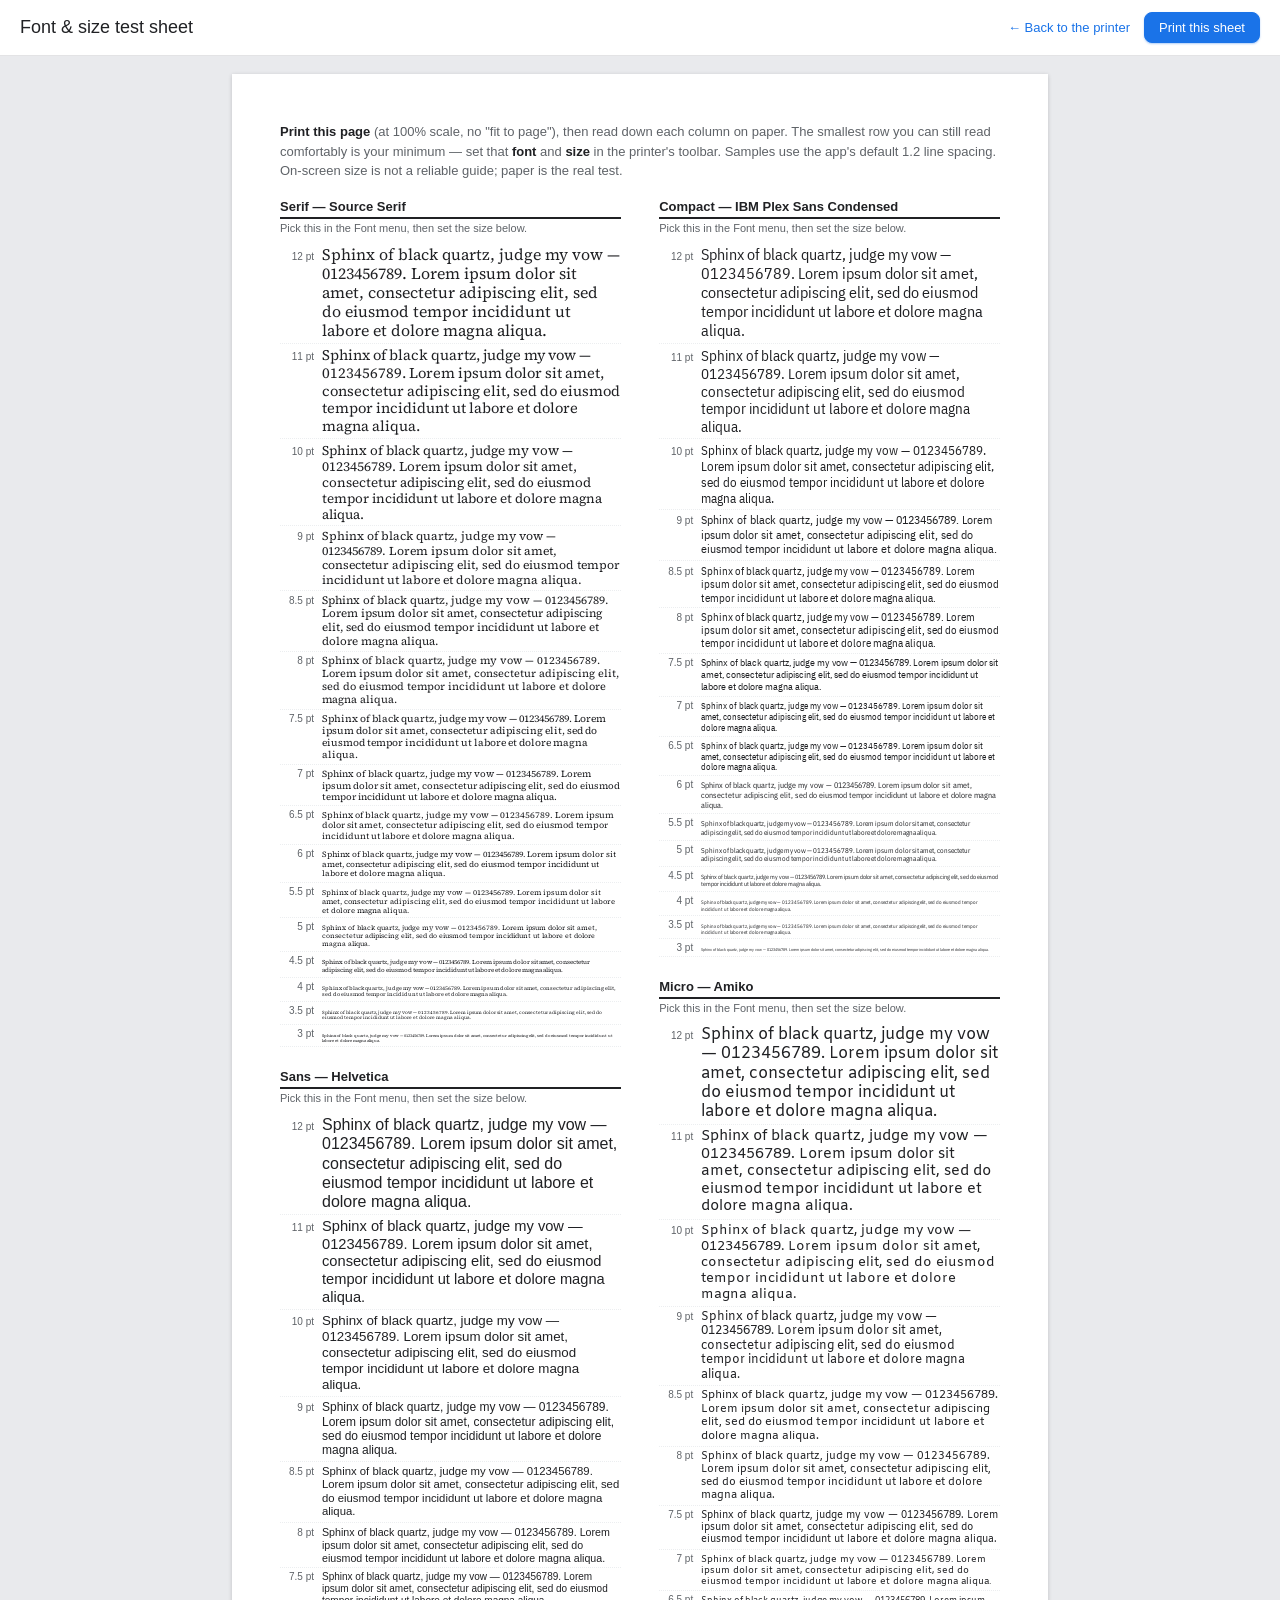
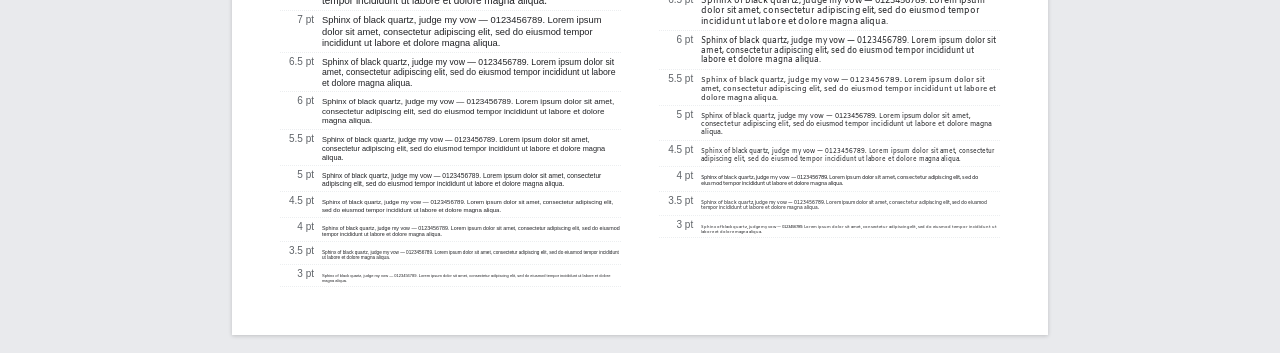
==== test.html @ 94dd8e40 "Add URL API, llms.txt for AI agents, and a font/size test sheet - app.js: read markdown + settings f" ====
<!DOCTYPE html>
<html lang="en">
<head>
<meta charset="UTF-8" />
<meta name="viewport" content="width=device-width, initial-scale=1.0" />
<title>Font &amp; Size Test Sheet — Markdown Page Printer</title>
<link rel="preconnect" href="https://fonts.googleapis.com" />
<link rel="preconnect" href="https://fonts.gstatic.com" crossorigin />
<link href="https://fonts.googleapis.com/css2?family=Source+Serif+4:opsz,wght@8..60,400;8..60,600;8..60,700&family=IBM+Plex+Sans+Condensed:wght@400;500;600;700&family=Amiko:wght@400;600;700&display=swap" rel="stylesheet" />
<style>
  :root {
    --ui-font: "Segoe UI", Roboto, -apple-system, BlinkMacSystemFont, Helvetica, Arial, sans-serif;
    --accent: #1a73e8;
    --ink: #202124;
    --muted: #5f6368;
    --line: #e3e3e5;
    --canvas: #e9eaed;
  }
  * { box-sizing: border-box; }
  body { margin: 0; font-family: var(--ui-font); color: var(--ink); background: var(--canvas); }

  header {
    background: #fff; padding: 12px 20px; display: flex; align-items: center; gap: 14px;
    border-bottom: 1px solid var(--line);
  }
  header h1 { font-size: 18px; font-weight: 400; margin: 0; flex: 1; }
  header a.back { font-size: 13px; color: var(--accent); text-decoration: none; }
  header a.back:hover { text-decoration: underline; }
  .btn {
    font-family: inherit; font-size: 13px; cursor: pointer; border: 1px solid var(--accent);
    background: var(--accent); color: #fff; border-radius: 8px; padding: 7px 14px; font-weight: 500;
    box-shadow: 0 1px 2px rgba(26,115,232,.35);
  }
  .btn:hover { background: #1b66c9; }

  .sheet {
    max-width: 8.5in; margin: 18px auto; background: #fff; padding: 0.5in;
    box-shadow: 0 1px 4px rgba(0,0,0,.18);
  }
  .intro { font-size: 13px; color: var(--muted); line-height: 1.5; margin: 0 0 18px; }
  .intro strong { color: var(--ink); }

  .font-section { break-inside: avoid-column; margin-bottom: 22px; }
  .font-section h2 {
    font-size: 13px; font-weight: 600; margin: 0 0 2px; color: var(--ink);
    border-bottom: 2px solid var(--ink); padding-bottom: 3px;
  }
  .font-section .sub { font-size: 11px; color: var(--muted); margin: 3px 0 8px; }

  .row { display: flex; gap: 8px; align-items: baseline; padding: 3px 0; border-bottom: 1px dotted #eceef0; break-inside: avoid; }
  .row .pt {
    flex: 0 0 34px; font-size: 10px; color: var(--muted); font-variant-numeric: tabular-nums;
    text-align: right; font-family: var(--ui-font);
  }
  .row .sample { flex: 1; line-height: 1.2; }

  .cols2 { column-count: 2; column-gap: 0.4in; }

  @media print {
    @page { size: letter; margin: 0.4in; }
    body { background: #fff; }
    header { display: none; }
    .sheet { max-width: none; margin: 0; padding: 0; box-shadow: none; }
    .intro { margin-bottom: 12px; }
  }
</style>
</head>
<body>

<header>
  <h1>Font &amp; size test sheet</h1>
  <a class="back" href="index.html">&larr; Back to the printer</a>
  <button class="btn" onclick="window.print()">Print this sheet</button>
</header>

<div class="sheet">
  <p class="intro">
    <strong>Print this page</strong> (at 100% scale, no "fit to page"), then read down each column on paper.
    The smallest row you can still read comfortably is your minimum — set that <strong>font</strong> and
    <strong>size</strong> in the printer's toolbar. Samples use the app's default 1.2 line spacing.
    On-screen size is not a reliable guide; paper is the real test.
  </p>
  <div class="cols2" id="specimens"></div>
</div>

<script>
(function () {
  var FONTS = [
    { label: "Serif — Source Serif", stack: "'Source Serif 4', Charter, 'Times New Roman', Georgia, serif" },
    { label: "Sans — Helvetica", stack: "'Helvetica Neue', Helvetica, Arial, sans-serif" },
    { label: "Compact — IBM Plex Sans Condensed", stack: "'IBM Plex Sans Condensed', 'Arial Narrow', 'Helvetica Neue', sans-serif" },
    { label: "Micro — Amiko", stack: "'Amiko', 'Helvetica Neue', Arial, sans-serif" },
  ];
  var SIZES = [12, 11, 10, 9, 8.5, 8, 7.5, 7, 6.5, 6, 5.5, 5, 4.5, 4, 3.5, 3];
  var SAMPLE = "Sphinx of black quartz, judge my vow — 0123456789. Lorem ipsum dolor sit amet, consectetur adipiscing elit, sed do eiusmod tempor incididunt ut labore et dolore magna aliqua.";

  var root = document.getElementById("specimens");
  FONTS.forEach(function (f) {
    var sec = document.createElement("section");
    sec.className = "font-section";
    var h = document.createElement("h2");
    h.textContent = f.label;
    var sub = document.createElement("p");
    sub.className = "sub";
    sub.textContent = "Pick this in the Font menu, then set the size below.";
    sec.appendChild(h);
    sec.appendChild(sub);
    SIZES.forEach(function (pt) {
      var row = document.createElement("div");
      row.className = "row";
      var lab = document.createElement("span");
      lab.className = "pt";
      lab.textContent = pt + " pt";
      var sample = document.createElement("span");
      sample.className = "sample";
      sample.style.fontFamily = f.stack;
      sample.style.fontSize = pt + "pt";
      sample.textContent = SAMPLE;
      row.appendChild(lab);
      row.appendChild(sample);
      sec.appendChild(row);
    });
    root.appendChild(sec);
  });
})();
</script>
</body>
</html>
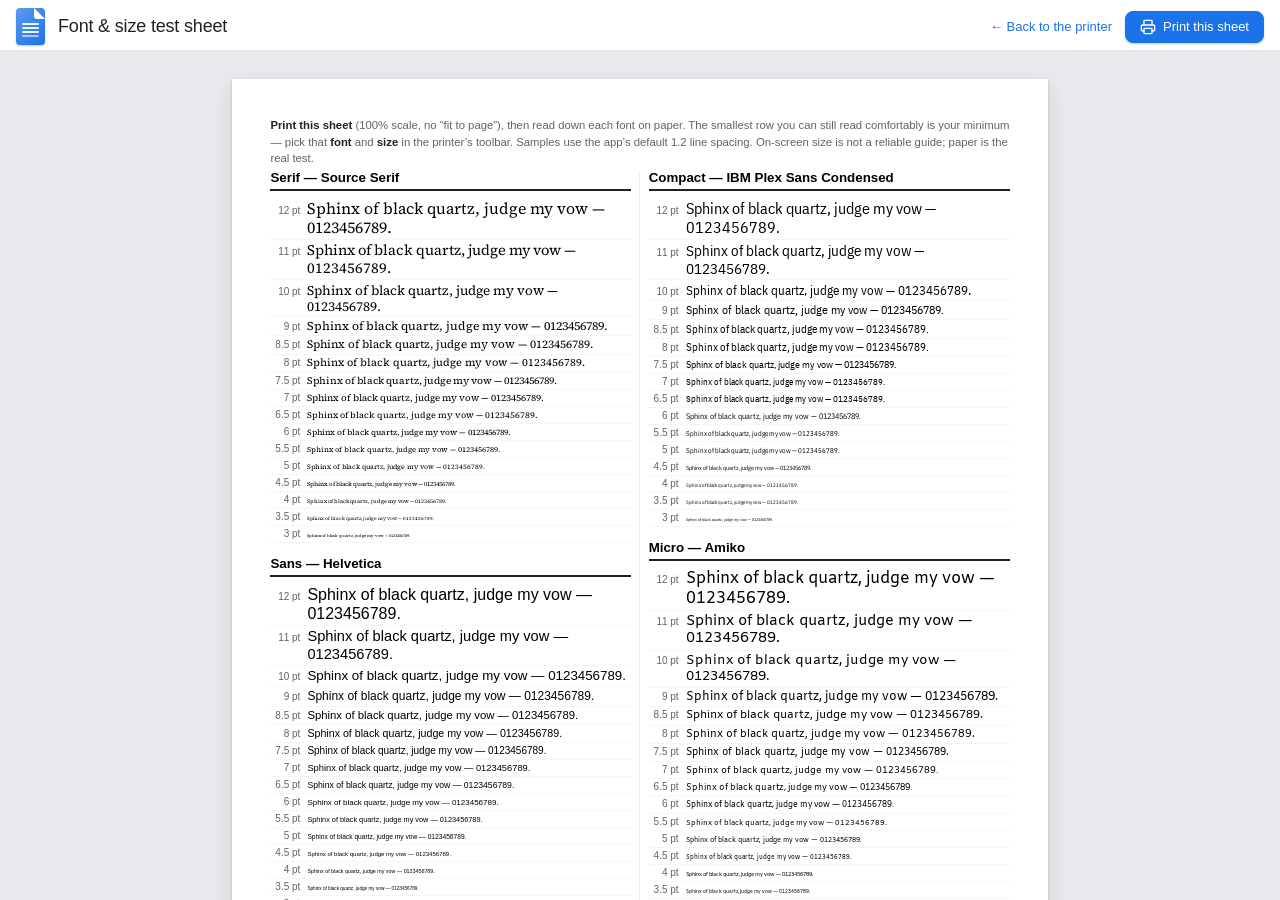
==== commit a21ff7d6: "Add auto fill, mobile tools drawer, denser defaults, one-page test sheet - Auto fill: toolbar button" ====
--- a/test.html
+++ b/test.html
@@ -1,86 +1,63 @@
 <!DOCTYPE html>
 <html lang="en">
 <head>
+<!--
+  Dense Printer font & size test sheet — a one-page printable specimen of all
+  four app fonts at 12pt down to 3pt. Print it once, read it on paper, and the
+  smallest comfortable row is your minimum size. App + URL API details:
+  https://avi-perl.github.io/dense-printer/llms.txt
+-->
 <meta charset="UTF-8" />
 <meta name="viewport" content="width=device-width, initial-scale=1.0" />
 <title>Font &amp; Size Test Sheet — Markdown Page Printer</title>
 <link rel="preconnect" href="https://fonts.googleapis.com" />
 <link rel="preconnect" href="https://fonts.gstatic.com" crossorigin />
 <link href="https://fonts.googleapis.com/css2?family=Source+Serif+4:opsz,wght@8..60,400;8..60,600;8..60,700&family=IBM+Plex+Sans+Condensed:wght@400;500;600;700&family=Amiko:wght@400;600;700&display=swap" rel="stylesheet" />
+<link rel="stylesheet" href="styles.css" />
 <style>
-  :root {
-    --ui-font: "Segoe UI", Roboto, -apple-system, BlinkMacSystemFont, Helvetica, Arial, sans-serif;
-    --accent: #1a73e8;
-    --ink: #202124;
-    --muted: #5f6368;
-    --line: #e3e3e5;
-    --canvas: #e9eaed;
-  }
-  * { box-sizing: border-box; }
-  body { margin: 0; font-family: var(--ui-font); color: var(--ink); background: var(--canvas); }
+  /* Test-sheet specifics only — chrome, page, and buttons come from styles.css */
+  #docbar { border-bottom: 1px solid var(--line); }
+  .back { font-size: 13px; color: var(--accent); text-decoration: none; white-space: nowrap; }
+  .back:hover { text-decoration: underline; }
 
-  header {
-    background: #fff; padding: 12px 20px; display: flex; align-items: center; gap: 14px;
-    border-bottom: 1px solid var(--line);
-  }
-  header h1 { font-size: 18px; font-weight: 400; margin: 0; flex: 1; }
-  header a.back { font-size: 13px; color: var(--accent); text-decoration: none; }
-  header a.back:hover { text-decoration: underline; }
-  .btn {
-    font-family: inherit; font-size: 13px; cursor: pointer; border: 1px solid var(--accent);
-    background: var(--accent); color: #fff; border-radius: 8px; padding: 7px 14px; font-weight: 500;
-    box-shadow: 0 1px 2px rgba(26,115,232,.35);
-  }
-  .btn:hover { background: #1b66c9; }
-
-  .sheet {
-    max-width: 8.5in; margin: 18px auto; background: #fff; padding: 0.5in;
-    box-shadow: 0 1px 4px rgba(0,0,0,.18);
-  }
-  .intro { font-size: 13px; color: var(--muted); line-height: 1.5; margin: 0 0 18px; }
+  .intro { column-span: all; font-size: 8.5pt; font-family: var(--ui-font); color: var(--muted); line-height: 1.45; margin: 0 0 10px; }
   .intro strong { color: var(--ink); }
 
-  .font-section { break-inside: avoid-column; margin-bottom: 22px; }
-  .font-section h2 {
-    font-size: 13px; font-weight: 600; margin: 0 0 2px; color: var(--ink);
-    border-bottom: 2px solid var(--ink); padding-bottom: 3px;
-  }
-  .font-section .sub { font-size: 11px; color: var(--muted); margin: 3px 0 8px; }
-
-  .row { display: flex; gap: 8px; align-items: baseline; padding: 3px 0; border-bottom: 1px dotted #eceef0; break-inside: avoid; }
-  .row .pt {
-    flex: 0 0 34px; font-size: 10px; color: var(--muted); font-variant-numeric: tabular-nums;
-    text-align: right; font-family: var(--ui-font);
-  }
+  .font-section { break-inside: avoid-column; margin-bottom: 14px; }
+  .font-section h2 { font-size: 10pt; font-weight: 600; margin: 0 0 6px; padding-bottom: 3px; border-bottom: 2px solid var(--ink); font-family: var(--ui-font); letter-spacing: 0; }
+  .row { display: flex; gap: 7px; align-items: baseline; padding: 2px 0; border-bottom: 1px dotted #eceef0; break-inside: avoid; }
+  .row .pt { flex: 0 0 30px; font-size: 7.5pt; color: var(--muted); font-variant-numeric: tabular-nums; text-align: right; font-family: var(--ui-font); }
   .row .sample { flex: 1; line-height: 1.2; }
-
-  .cols2 { column-count: 2; column-gap: 0.4in; }
-
-  @media print {
-    @page { size: letter; margin: 0.4in; }
-    body { background: #fff; }
-    header { display: none; }
-    .sheet { max-width: none; margin: 0; padding: 0; box-shadow: none; }
-    .intro { margin-bottom: 12px; }
-  }
 </style>
 </head>
 <body>
+<div id="app">
 
-<header>
-  <h1>Font &amp; size test sheet</h1>
-  <a class="back" href="index.html">&larr; Back to the printer</a>
-  <button class="btn" onclick="window.print()">Print this sheet</button>
-</header>
+  <header id="docbar">
+    <div class="doc-icon"></div>
+    <div class="doc-headings">
+      <div id="docTitle">Font &amp; size test sheet</div>
+    </div>
+    <div class="docbar-spacer"></div>
+    <a class="back" href="index.html">&larr; Back to the printer</a>
+    <button class="btn print" onclick="window.print()">
+      <svg viewBox="0 0 24 24" fill="none" stroke="currentColor" stroke-width="2" stroke-linecap="round" stroke-linejoin="round"><path d="M6 9V2h12v7"/><path d="M6 18H4a2 2 0 0 1-2-2v-5a2 2 0 0 1 2-2h16a2 2 0 0 1 2 2v5a2 2 0 0 1-2 2h-2"/><rect x="6" y="14" width="12" height="8" rx="1"/></svg>
+      Print this sheet
+    </button>
+  </header>
 
-<div class="sheet">
-  <p class="intro">
-    <strong>Print this page</strong> (at 100% scale, no "fit to page"), then read down each column on paper.
-    The smallest row you can still read comfortably is your minimum — set that <strong>font</strong> and
-    <strong>size</strong> in the printer's toolbar. Samples use the app's default 1.2 line spacing.
-    On-screen size is not a reliable guide; paper is the real test.
-  </p>
-  <div class="cols2" id="specimens"></div>
+  <div id="stage">
+    <div id="pagesScaler"><div id="pages" style="--margin:0.4in; --cols:2; --line-height:1.2; --para-gap:0.35em; --base-font:12px; --doc-font:var(--ui-font); --staple-size:0in;">
+      <div class="page"><div class="page-content" id="specimens">
+        <p class="intro">
+          <strong>Print this sheet</strong> (100% scale, no &ldquo;fit to page&rdquo;), then read down each font on paper.
+          The smallest row you can still read comfortably is your minimum &mdash; pick that <strong>font</strong> and
+          <strong>size</strong> in the printer&rsquo;s toolbar. Samples use the app&rsquo;s default 1.2 line spacing.
+          On-screen size is not a reliable guide; paper is the real test.
+        </p>
+      </div></div>
+    </div></div>
+  </div>
 </div>
 
 <script>
@@ -92,7 +69,7 @@
     { label: "Micro — Amiko", stack: "'Amiko', 'Helvetica Neue', Arial, sans-serif" },
   ];
   var SIZES = [12, 11, 10, 9, 8.5, 8, 7.5, 7, 6.5, 6, 5.5, 5, 4.5, 4, 3.5, 3];
-  var SAMPLE = "Sphinx of black quartz, judge my vow — 0123456789. Lorem ipsum dolor sit amet, consectetur adipiscing elit, sed do eiusmod tempor incididunt ut labore et dolore magna aliqua.";
+  var SAMPLE = "Sphinx of black quartz, judge my vow — 0123456789.";
 
   var root = document.getElementById("specimens");
   FONTS.forEach(function (f) {
@@ -100,11 +77,7 @@
     sec.className = "font-section";
     var h = document.createElement("h2");
     h.textContent = f.label;
-    var sub = document.createElement("p");
-    sub.className = "sub";
-    sub.textContent = "Pick this in the Font menu, then set the size below.";
     sec.appendChild(h);
-    sec.appendChild(sub);
     SIZES.forEach(function (pt) {
       var row = document.createElement("div");
       row.className = "row";
@@ -122,6 +95,18 @@
     });
     root.appendChild(sec);
   });
+
+  // fit the sheet to the window (screen only; print CSS resets the transform)
+  var pages = document.getElementById("pages"), scaler = document.getElementById("pagesScaler"), stage = document.getElementById("stage");
+  function fit() {
+    var z = Math.min(1, (stage.clientWidth - 24) / pages.offsetWidth);
+    pages.style.transform = "scale(" + z + ")";
+    scaler.style.width = pages.offsetWidth * z + "px";
+    scaler.style.height = pages.offsetHeight * z + "px";
+  }
+  fit();
+  window.addEventListener("resize", fit);
+  if (document.fonts && document.fonts.ready) document.fonts.ready.then(fit);
 })();
 </script>
 </body>
--- a/styles.css
+++ b/styles.css
@@ -0,0 +1,249 @@
+:root {
+  --ui-font: "Segoe UI", Roboto, -apple-system, BlinkMacSystemFont, Helvetica, Arial, sans-serif;
+  --accent: #1a73e8;
+  --accent-press: #1b66c9;
+  --ink: #202124;
+  --muted: #5f6368;
+  --line: #e3e3e5;
+  --tb-bg: #edf0f3;
+  --tb-hover: rgba(60,64,67,.10);
+  --sel-bg: #d3e3fd;
+  --sel-fg: #0b57d0;
+  --canvas: #e9eaed;
+}
+
+* { box-sizing: border-box; }
+html, body { height: 100%; margin: 0; }
+body {
+  font-family: var(--ui-font);
+  color: var(--ink);
+  background: var(--canvas);
+  overflow: hidden;
+  -webkit-font-smoothing: antialiased;
+}
+#app { display: flex; flex-direction: column; height: 100vh; }
+
+/* ============ Docbar (title + menubar) ============ */
+#docbar { flex: 0 0 auto; background: #fff; display: flex; align-items: center; gap: 13px; padding: 8px 16px 5px; }
+.doc-icon { width: 29px; height: 37px; border-radius: 4px; flex: 0 0 auto; position: relative; background: linear-gradient(135deg, #5b9bf0 0%, var(--accent) 100%); box-shadow: 0 1px 2px rgba(0,0,0,.22); }
+.doc-icon::before { content: ""; position: absolute; top: 0; right: 0; width: 11px; height: 11px; background: #fff; clip-path: polygon(0 0, 100% 100%, 0 100%); border-bottom-left-radius: 3px; }
+.doc-icon::after { content: ""; position: absolute; left: 6px; right: 6px; top: 15px; height: 2px; background: rgba(255,255,255,.9); border-radius: 2px; box-shadow: 0 4px 0 rgba(255,255,255,.9), 0 8px 0 rgba(255,255,255,.9), 0 12px 0 rgba(255,255,255,.6); }
+.doc-headings { display: flex; flex-direction: column; gap: 0; min-width: 0; }
+#docTitle { font-size: 18px; font-weight: 400; color: #202124; letter-spacing: -0.01em; max-width: 42vw; overflow: hidden; text-overflow: ellipsis; white-space: nowrap; line-height: 1.3; }
+.menubar { display: flex; align-items: center; gap: 1px; margin-left: -3px; }
+.menubar .m { font-size: 13px; color: #3c4043; background: transparent; border: 0; cursor: pointer; font-family: inherit; padding: 1px 8px; border-radius: 4px; line-height: 1.5; }
+.menubar .m:hover, .menubar .m.active { background: var(--tb-hover); }
+.docbar-spacer { flex: 1; }
+.pages-ind { font-size: 12.5px; color: var(--muted); font-variant-numeric: tabular-nums; margin-right: 2px; white-space: nowrap; }
+
+.btn { font-family: inherit; font-size: 13px; cursor: pointer; white-space: nowrap; border: 1px solid var(--line); background: #fff; color: var(--ink); border-radius: 8px; padding: 7px 14px; transition: background .12s, border-color .12s; display: inline-flex; align-items: center; justify-content: center; gap: 7px; }
+.btn:hover { background: #f6f7f9; }
+.btn.print { background: var(--accent); color: #fff; border-color: var(--accent); font-weight: 500; box-shadow: 0 1px 2px rgba(26,115,232,.35); }
+.btn.print:hover { background: var(--accent-press); border-color: var(--accent-press); }
+.btn svg { width: 16px; height: 16px; }
+
+/* ============ Toolbar ============ */
+#toolbar { flex: 0 0 auto; background: #fff; padding: 0 12px 9px; }
+.tb-inner { background: var(--tb-bg); border-radius: 20px; padding: 3px 8px; display: flex; align-items: center; gap: 1px; overflow-x: auto; scrollbar-width: none; }
+.tb-inner::-webkit-scrollbar { display: none; }
+.tb-sep { width: 1px; height: 22px; background: #d4d6da; margin: 0 6px; flex: 0 0 auto; }
+
+.tb-btn { height: 30px; min-width: 30px; padding: 0 7px; border: 0; background: transparent; cursor: pointer; border-radius: 5px; color: #444746; display: inline-flex; align-items: center; justify-content: center; gap: 5px; font-family: inherit; font-size: 13px; flex: 0 0 auto; transition: background .1s; white-space: nowrap; }
+.tb-btn:hover { background: var(--tb-hover); }
+.tb-btn.on { background: var(--sel-bg); color: var(--sel-fg); }
+.tb-btn svg { width: 18px; height: 18px; }
+.tb-btn.cta { color: var(--accent); font-weight: 500; }
+.tb-btn .caret { width: 9px; height: 9px; opacity: .75; margin-left: 1px; }
+.tb-btn.dd.font { min-width: 116px; justify-content: space-between; padding: 0 6px 0 9px; }
+.tb-btn.dd .lab { font-variant-numeric: tabular-nums; }
+
+/* size stepper */
+.stepper { display: inline-flex; align-items: center; flex: 0 0 auto; }
+.stepper button { width: 26px; height: 28px; border: 0; background: transparent; cursor: pointer; color: #444746; font-size: 18px; line-height: 1; border-radius: 5px; display: inline-flex; align-items: center; justify-content: center; }
+.stepper button:hover { background: var(--tb-hover); }
+.stepper .val { min-width: 40px; height: 26px; background: #fff; border: 1px solid #d4d6da; border-radius: 4px; display: inline-flex; align-items: center; justify-content: center; font-size: 13px; color: var(--ink); font-variant-numeric: tabular-nums; margin: 0 2px; }
+
+/* segmented columns */
+.seg { display: inline-flex; background: #fff; border: 1px solid #d4d6da; border-radius: 6px; overflow: hidden; flex: 0 0 auto; }
+.seg button { width: 29px; height: 26px; border: 0; border-right: 1px solid #e4e5e8; background: #fff; cursor: pointer; font-family: inherit; font-size: 12.5px; color: #5a5d61; display: inline-flex; align-items: center; justify-content: center; transition: background .1s; }
+.seg button:last-child { border-right: 0; }
+.seg button:hover { background: #f1f3f4; }
+.seg button.on { background: var(--sel-bg); color: var(--sel-fg); font-weight: 600; }
+
+/* ============ Popups ============ */
+.pop-wrap { position: relative; flex: 0 0 auto; display: inline-flex; }
+.popup { position: fixed; top: 0; left: 0; z-index: 200; display: none; background: #fff; border-radius: 8px; box-shadow: 0 2px 10px rgba(0,0,0,.22), 0 0 0 1px rgba(0,0,0,.05); padding: 6px; min-width: 190px; }
+.popup.open { display: block; }
+.menu-item { display: flex; align-items: center; gap: 10px; width: 100%; text-align: left; background: transparent; border: 0; cursor: pointer; font-family: inherit; font-size: 13.5px; color: #3c4043; padding: 7px 12px 7px 8px; border-radius: 5px; white-space: nowrap; text-decoration: none; }
+.menu-item:hover { background: #f1f3f4; }
+.menu-item .chk { width: 16px; flex: 0 0 auto; color: var(--accent); visibility: hidden; display: inline-flex; }
+.menu-item.on .chk { visibility: visible; }
+.menu-item .mi-ic { width: 17px; height: 17px; flex: 0 0 auto; color: #5f6368; }
+.menu-item .mi-r { margin-left: auto; color: #80868b; font-size: 12px; padding-left: 18px; }
+.menu-sep { height: 1px; background: #e8eaed; margin: 5px 4px; }
+.dd-opt { display: flex; align-items: center; gap: 9px; width: 100%; text-align: left; background: transparent; border: 0; cursor: pointer; font-family: inherit; font-size: 13.5px; color: #3c4043; padding: 8px 12px; border-radius: 5px; }
+.dd-opt:hover { background: #f1f3f4; }
+.dd-opt.on { background: var(--sel-bg); color: var(--sel-fg); }
+.dd-opt .chk { width: 14px; flex: 0 0 auto; visibility: hidden; }
+.dd-opt.on .chk { visibility: visible; }
+
+/* sliders popover */
+#pop-setup, #pop-staple { min-width: 252px; padding: 13px 15px 15px; }
+.ps-title { font-size: 11px; font-weight: 700; letter-spacing: 0.06em; text-transform: uppercase; color: var(--muted); margin: 1px 0 13px; }
+.ctl { margin-bottom: 15px; }
+.ctl:last-child { margin-bottom: 2px; }
+.ctl-row { display: flex; justify-content: space-between; align-items: baseline; margin-bottom: 7px; }
+.ctl-name { font-size: 13px; color: #3c4043; }
+.ctl-val { font-size: 12px; color: var(--muted); font-variant-numeric: tabular-nums; }
+.ctl.dim { opacity: .4; pointer-events: none; }
+input[type="range"] { -webkit-appearance: none; appearance: none; width: 100%; height: 3px; border-radius: 3px; background: #d4d6da; outline: none; margin: 2px 0 0; }
+input[type="range"]::-webkit-slider-thumb { -webkit-appearance: none; appearance: none; width: 15px; height: 15px; border-radius: 50%; background: var(--accent); border: 0; cursor: pointer; box-shadow: 0 1px 2px rgba(0,0,0,.25); }
+input[type="range"]::-moz-range-thumb { width: 15px; height: 15px; border-radius: 50%; border: 0; background: var(--accent); cursor: pointer; }
+.ps-toggle { display: flex; align-items: center; justify-content: space-between; cursor: pointer; padding: 2px 0 12px; }
+.ps-toggle .ctl-name { cursor: pointer; }
+.switch { width: 36px; height: 21px; border-radius: 12px; background: #cfd0d4; position: relative; transition: background .15s; flex: 0 0 auto; }
+.switch::after { content: ""; position: absolute; top: 2px; left: 2px; width: 17px; height: 17px; border-radius: 50%; background: #fff; box-shadow: 0 1px 2px rgba(0,0,0,.2); transition: transform .15s; }
+.ps-toggle.on .switch { background: var(--accent); }
+.ps-toggle.on .switch::after { transform: translateX(15px); }
+.corner-grid { display: grid; grid-template-columns: 1fr 1fr; gap: 6px; }
+.ps-note { font-size: 11.5px; color: var(--muted); line-height: 1.45; margin: 0 0 12px; }
+.corner-grid button { font-family: inherit; font-size: 12.5px; color: #3c4043; background: #fff; border: 1px solid #d4d6da; border-radius: 6px; padding: 7px 6px; cursor: pointer; }
+.corner-grid button:hover { background: #f1f3f4; }
+.corner-grid button.on { background: var(--sel-bg); color: var(--sel-fg); border-color: #a9c7f5; font-weight: 600; }
+
+/* ============ Stage / pages ============ */
+#stage { flex: 1; overflow: auto; padding: 28px 28px 40px; position: relative; background: var(--canvas); }
+#pagesScaler { position: relative; margin: 0 auto; }
+#pages { display: flex; flex-direction: row; align-items: flex-start; gap: 28px; width: max-content; transform-origin: top left; }
+
+.page { width: 8.5in; height: 11in; background: #fff; padding: var(--margin); margin: 0; flex: 0 0 auto; text-align: left; box-shadow: 0 1px 3px rgba(0,0,0,.16), 0 8px 24px rgba(0,0,0,.10); position: relative; overflow: hidden; display: flex; flex-direction: column; }
+.page-content { flex: 1 1 auto; min-height: 0; column-count: var(--cols); column-gap: 0.18in; column-fill: auto; column-rule: 0.5px solid #ececec; overflow: hidden; font-family: var(--doc-font); font-size: var(--base-font); line-height: var(--line-height); color: #000; overflow-wrap: anywhere; word-wrap: break-word; }
+.page-content > * { max-width: 100%; }
+
+/* staple reserve — a clear, page-level top strip (spans all columns) so the stapled corner stays free of text on every sheet */
+.staple-reserve { column-span: all; width: 100%; height: var(--staple-size); margin: 0; }
+
+/* doc typography */
+.page-content > :first-child { margin-top: 0 !important; }
+.page-content p { margin: 0 0 var(--para-gap); }
+.page-content.justify p { text-align: justify; }
+.page-content.justify { hyphens: auto; -webkit-hyphens: auto; }
+.page-content h1, .page-content h2, .page-content h3, .page-content h4, .page-content h5, .page-content h6 { font-weight: 700; line-height: 1.12; margin: 0.55em 0 0.18em; break-after: avoid-column; break-inside: avoid; letter-spacing: -0.01em; }
+.page-content h1 { font-size: 1.7em; }
+.page-content h2 { font-size: 1.4em; border-bottom: 1px solid #e9e9e9; padding-bottom: 0.1em; }
+.page-content h3 { font-size: 1.2em; }
+.page-content h4 { font-size: 1.05em; }
+.page-content h5 { font-size: 0.95em; }
+.page-content h6 { font-size: 0.9em; color: #000; }
+.page-content.plain h1, .page-content.plain h2, .page-content.plain h3, .page-content.plain h4, .page-content.plain h5, .page-content.plain h6 { font-size: 1em; margin: 0.3em 0 0.05em; border: 0; padding: 0; color: inherit; }
+.page-content.plain h1 { font-size: 1.12em; }
+.page-content.plain h2 { font-size: 1.05em; }
+.page-content ul, .page-content ol { margin: 0 0 var(--para-gap); padding-left: 1.35em; }
+.page-content li { margin-bottom: 0.08em; break-inside: avoid; }
+.page-content li > ul, .page-content li > ol { margin-bottom: 0; }
+.page-content blockquote { margin: 0 0 var(--para-gap); padding-left: 0.6em; border-left: 2px solid #bcbcbc; color: #000; break-inside: avoid; }
+.page-content pre { background: none; border: 0.75px solid #c4c4c6; border-radius: 4px; padding: 0.4em 0.55em; margin: 0 0 var(--para-gap); white-space: pre-wrap; word-break: break-word; break-inside: auto; font-family: ui-monospace, "SF Mono", Menlo, Consolas, monospace; font-size: 1.06em; line-height: 1.3; }
+.page-content code { font-family: ui-monospace, "SF Mono", Menlo, Consolas, monospace; font-size: 0.86em; background: #eeeef0; padding: 0.05em 0.3em; border-radius: 3px; overflow-wrap: anywhere; }
+.page-content pre code { background: transparent; padding: 0; font-size: 1em; }
+.page-content table { border-collapse: collapse; width: 100%; max-width: 100%; table-layout: fixed; margin: 0 0 var(--para-gap); font-size: 0.95em; break-inside: avoid; }
+.page-content th, .page-content td { border: 0.5px solid #c4c4c6; padding: 2px 6px; text-align: left; vertical-align: top; overflow-wrap: anywhere; }
+.page-content th { background: #f0f0f2; font-weight: 700; }
+.page-content hr { border: 0; border-top: 1px solid #d8d8da; margin: 0.5em 0; }
+.page-content a { color: #000; text-decoration: underline; }
+.page-content img { max-width: 100%; height: auto; }
+.page-content > :is(p, ul, ol, blockquote, table, pre, h1, h2, h3, h4, h5, h6):last-child { margin-bottom: 0; }
+
+.page-footer { flex: 0 0 auto; display: flex; justify-content: space-between; align-items: baseline; gap: 12px; margin-top: 0.11in; padding-top: 3px; border-top: 0.5px solid #d9d9db; font-family: var(--ui-font); font-size: 8.5px; line-height: 1.2; letter-spacing: 0.02em; color: #000; }
+.page-footer .pf-page { font-variant-numeric: tabular-nums; white-space: nowrap; }
+.page-footer .pf-date { overflow: hidden; text-overflow: ellipsis; white-space: nowrap; }
+
+/* ============ Empty state ============ */
+#empty { position: absolute; inset: 0; display: flex; align-items: center; justify-content: center; padding: 40px; }
+.drop { width: 100%; max-width: 540px; background: #fff; border: 2px dashed #c4c6ca; border-radius: 14px; padding: 48px 40px; text-align: center; transition: all .15s; }
+.drop.over { border-color: var(--accent); background: #f5f8ff; }
+.drop .ic { width: 46px; height: 46px; margin: 0 auto 16px; color: var(--accent); }
+.drop h2 { margin: 0 0 6px; font-size: 18px; letter-spacing: -0.01em; font-weight: 500; }
+.drop p { margin: 0 0 22px; color: var(--muted); font-size: 13px; line-height: 1.5; }
+.drop .btns { display: flex; gap: 10px; justify-content: center; flex-wrap: wrap; }
+.drop .test-link { display: inline-block; margin-top: 18px; font-size: 12.5px; color: var(--accent); text-decoration: none; }
+.drop .test-link:hover { text-decoration: underline; }
+
+body.dragging #stage::after { content: "Drop markdown or HTML files, or a folder"; position: absolute; inset: 16px; border: 2.5px dashed var(--accent); border-radius: 14px; background: rgba(245,248,255,.86); display: flex; align-items: center; justify-content: center; font-size: 16px; font-weight: 600; color: var(--accent); z-index: 50; pointer-events: none; }
+
+.hidden { display: none !important; }
+
+/* ============ Paste modal ============ */
+#pasteModal { position: fixed; inset: 0; z-index: 300; display: flex; align-items: center; justify-content: center; background: rgba(32,33,36,.42); padding: 32px; }
+.paste-card { width: 100%; max-width: 620px; background: #fff; border-radius: 14px; box-shadow: 0 12px 40px rgba(0,0,0,.28); padding: 20px 20px 16px; display: flex; flex-direction: column; }
+.paste-head { font-size: 15px; font-weight: 600; margin-bottom: 12px; }
+#pasteArea { width: 100%; height: 320px; resize: vertical; border: 1px solid var(--line); border-radius: 9px; padding: 12px 14px; font-family: ui-monospace, "SF Mono", Menlo, Consolas, monospace; font-size: 13px; line-height: 1.5; color: var(--ink); outline: none; }
+#pasteArea:focus { border-color: var(--accent); box-shadow: 0 0 0 3px rgba(26,115,232,.16); }
+.paste-actions { display: flex; align-items: center; gap: 10px; margin-top: 14px; }
+.paste-hint { font-size: 12px; color: var(--muted); }
+
+/* ============ Mobile: tools drawer ============ */
+.tools-toggle, .tb-head, #tbScrim, .pop-back { display: none; }
+
+@media (max-width: 720px) {
+  #docbar { padding: 8px 10px 5px; gap: 10px; }
+  #docTitle { font-size: 16px; }
+  .pages-ind { display: none; }
+  .tools-toggle { display: inline-flex; padding: 7px 10px; }
+
+  /* the toolbar itself becomes a kick-out drawer from the left */
+  #toolbar { position: fixed; top: 0; left: 0; bottom: 0; z-index: 150; width: min(320px, 86vw); padding: 0; background: #fff; box-shadow: 4px 0 24px rgba(0,0,0,.18); transform: translateX(-102%); transition: transform .22s ease; display: flex; flex-direction: column; }
+  body.tools-open #toolbar { transform: translateX(0); }
+  body.tools-open #tbScrim { display: block; position: fixed; inset: 0; z-index: 140; background: rgba(32,33,36,.32); }
+
+  .tb-head { display: flex; align-items: center; justify-content: space-between; padding: 12px 8px 8px 16px; font-size: 15px; font-weight: 600; flex: 0 0 auto; }
+  .tb-head button { border: 0; background: transparent; cursor: pointer; width: 36px; height: 36px; border-radius: 50%; font-size: 22px; line-height: 1; color: var(--muted); font-family: inherit; }
+  .tb-head button:active { background: var(--tb-hover); }
+
+  .tb-inner { flex: 1 1 auto; overflow-y: auto; overflow-x: hidden; flex-direction: column; align-items: stretch; gap: 2px; border-radius: 0; padding: 2px 10px 18px; background: #fff; }
+  .tb-sep { width: auto; height: 1px; margin: 7px 2px; }
+  .pop-wrap { display: flex; }
+  .pop-wrap > .tb-btn { flex: 1 1 auto; justify-content: flex-start; }
+  .tb-btn { height: 42px; justify-content: flex-start; padding: 0 10px; font-size: 14px; }
+  .tb-btn .caret { margin-left: 4px; }
+  .tb-btn.dd .lab { margin-left: auto; color: var(--muted); }
+  .tb-btn.dd.font { min-width: 0; }
+  /* settings-row labels for value-only controls */
+  .tb-btn.dd.font::before { content: "Font"; }
+  .tb-btn.dd[data-pop="dd-line"]::before { content: "Line spacing"; }
+  .tb-btn.dd[data-pop="dd-zoom"]::before { content: "Zoom"; }
+  .tb-btn.dd[data-pop="dd-line"] > svg:not(.caret) { display: none; }
+  .tb-btn.dd[data-pop="dd-open"] .caret, .tb-btn.dd[data-pop="pop-setup"] .caret { margin-left: auto; }
+  .stepper { height: 42px; justify-content: flex-start; }
+  .stepper::before { content: "Text size (pt)"; font-size: 14px; color: #444746; padding: 0 10px; margin-right: auto; }
+  .stepper button { width: 42px; height: 36px; }
+  .stepper .val { min-width: 52px; height: 30px; }
+  .seg { display: flex; }
+  .seg::before { content: "Columns"; display: flex; align-items: center; flex: 1.6; padding: 0 10px; font-size: 14px; color: #444746; border-right: 1px solid #e4e5e8; }
+  .seg button { flex: 1; height: 38px; }
+  /* sub-menus take over the whole drawer, with a back button on top */
+  .popup { top: 0 !important; left: 0 !important; bottom: 0; width: min(320px, 86vw); max-width: none; min-width: 0; border-radius: 0; box-shadow: 4px 0 24px rgba(0,0,0,.18); z-index: 160; overflow-y: auto; }
+  .popup.open { animation: sub-in .18s ease; }
+  .pop-back { display: flex; align-items: center; gap: 8px; width: 100%; border: 0; background: transparent; font-family: inherit; font-size: 15px; font-weight: 600; color: var(--ink); padding: 12px 8px; cursor: pointer; border-bottom: 1px solid var(--line); margin-bottom: 8px; text-align: left; }
+  .pop-back svg { width: 18px; height: 18px; color: var(--muted); flex: 0 0 auto; }
+  #pop-setup { padding: 6px 15px 15px; }
+  .ps-title { display: none; }
+  .dd-opt, .menu-item { padding-top: 11px; padding-bottom: 11px; }
+
+  #stage { padding: 14px 12px 28px; }
+  .drop { padding: 32px 22px; }
+}
+
+@keyframes sub-in { from { transform: translateX(36px); opacity: .5; } to { transform: none; opacity: 1; } }
+
+/* ============ Print ============ */
+@media print {
+  @page { size: letter portrait; margin: 0; }
+  html, body { background: #fff; overflow: visible; height: auto; }
+  #docbar, #toolbar, #empty { display: none !important; }
+  #app { display: block; height: auto; }
+  #stage { overflow: visible; padding: 0; }
+  #pagesScaler { width: auto !important; height: auto !important; margin: 0; }
+  #pages { transform: none !important; display: block; gap: 0; width: auto; }
+  .page { box-shadow: none; margin: 0; break-after: page; page-break-after: always; }
+  .page:last-child { break-after: auto; page-break-after: auto; }
+}
